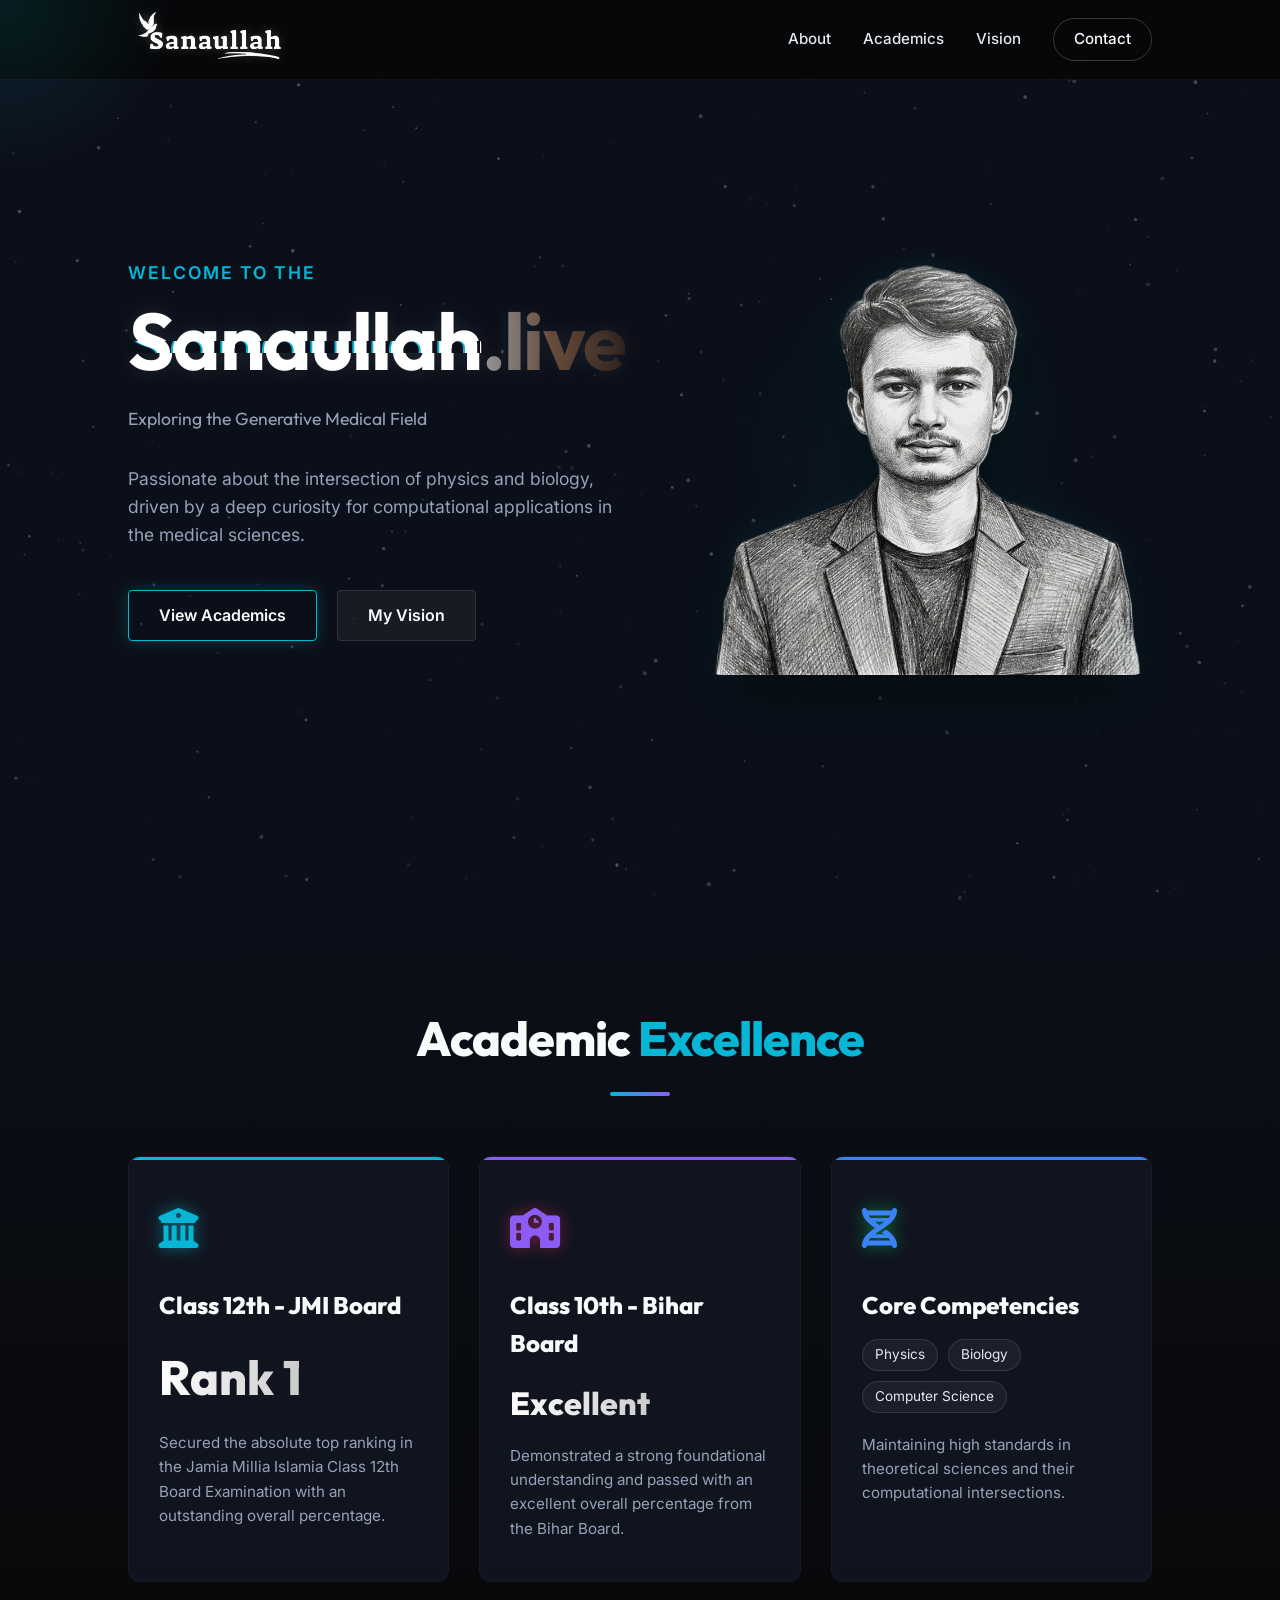
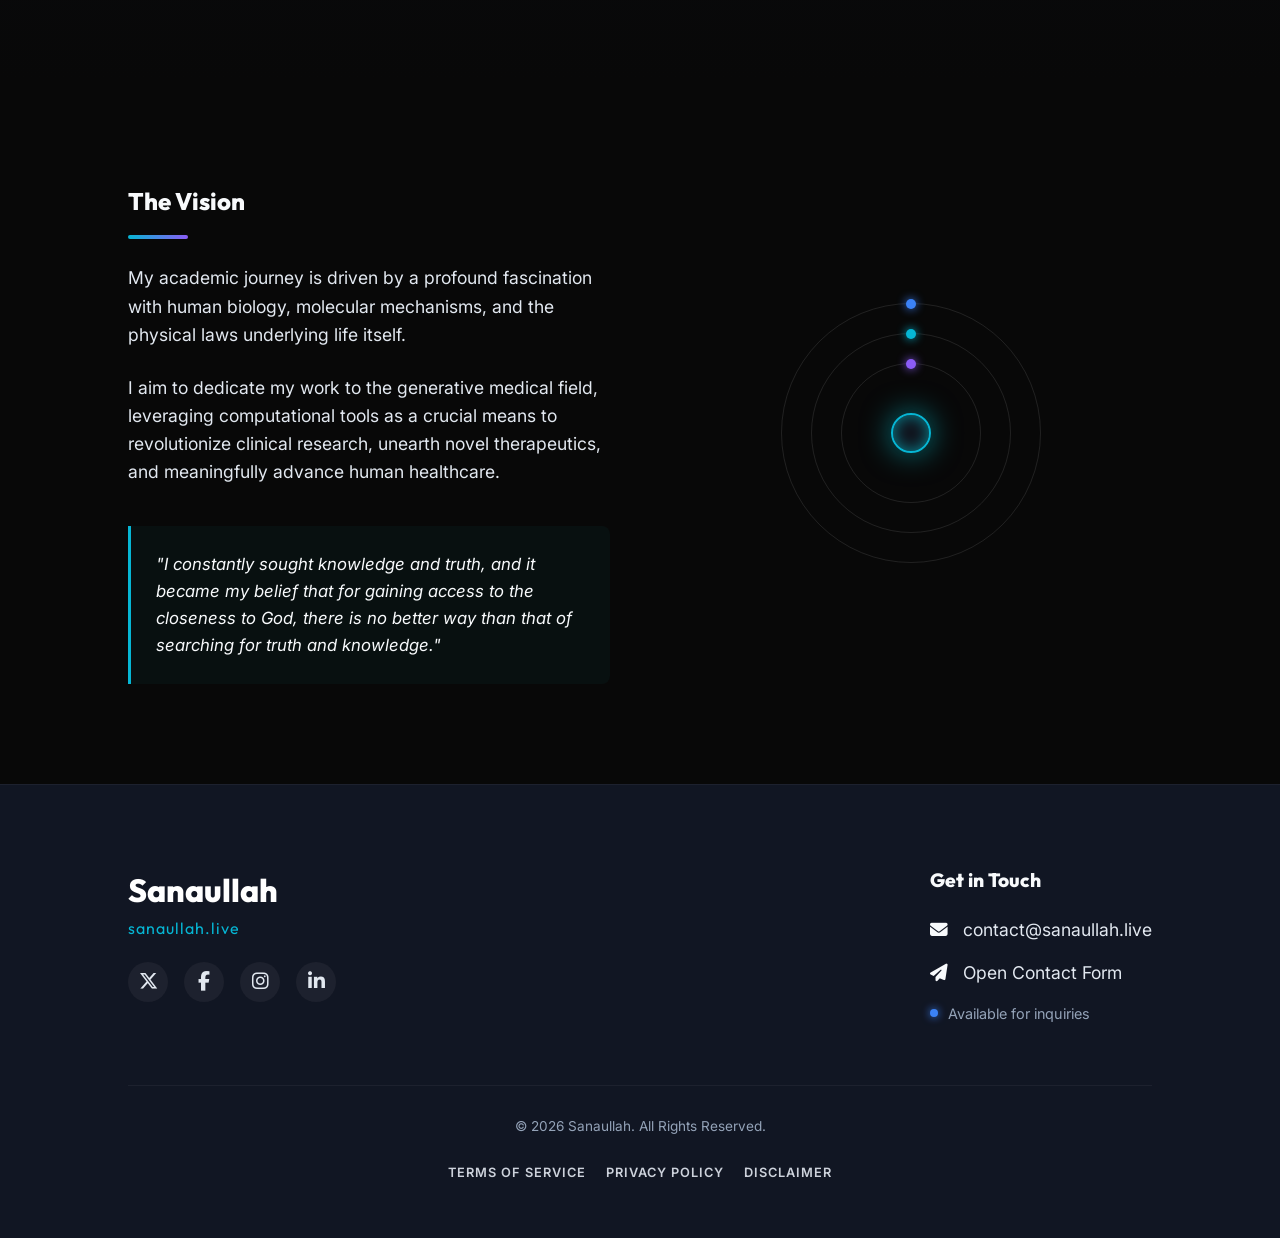
==== index.html @ ce0c8a21 "Initial portfolio commit" ====
<!DOCTYPE html>
<html lang="en">

<head>
    <meta charset="UTF-8">
    <meta name="viewport" content="width=device-width, initial-scale=1.0">
    <meta name="description"
        content="Academic Portfolio of Sanaullah - Exploring Physics, Biology, and the Generative Medical Field">
    <title>Sanaullah | Academic Portfolio</title>
    <!-- Google Fonts -->
    <link rel="preconnect" href="https://fonts.googleapis.com">
    <link rel="preconnect" href="https://fonts.gstatic.com" crossorigin>
    <link
        href="https://fonts.googleapis.com/css2?family=Outfit:wght@300;400;600;800&family=Inter:wght@400;500;700&display=swap"
        rel="stylesheet">
    <!-- Favicon -->
    <link rel="icon" type="image/png" href="images/profile_web.webp">
    <!-- FontAwesome -->
    <link rel="stylesheet" href="https://cdnjs.cloudflare.com/ajax/libs/font-awesome/6.5.1/css/all.min.css">

    <link rel="stylesheet" href="style.css">
</head>

<body>

    <!-- Space Background Canvas -->
    <canvas id="starfield"></canvas>

    <!-- Custom Glowing Cursor -->
    <div class="cursor-glow"></div>
    <div class="cursor-dot"></div>
    <div class="cursor-outline"></div>

    <!-- Navigation -->
    <nav class="navbar" id="navbar">
        <div class="nav-container">
            <a href="#" class="logo-img-link"><img src="images/media__1772983756773.png" loading="lazy"
                    alt="Sanaullah Logo" class="nav-logo"></a>
            <div class="nav-links">
                <a href="#about">About</a>
                <a href="#academics">Academics</a>
                <a href="#vision">Vision</a>
                <a href="contact/index.html" class="btn-contact">Contact</a>
            </div>
            <div class="mobile-menu-btn" style="cursor: pointer;">
                <i class="fas fa-bars" style="pointer-events: none;"></i>
            </div>
        </div>
    </nav>

    <!-- Hero Section -->
    <section class="hero" id="home">
        <div class="hero-content">
            <p class="greeting">Welcome to the</p>
            <h1 class="main-title"><span class="glitch" data-text="Sanaullah">Sanaullah</span><span
                    class="brown-fade">.live</span></h1>
            <h2 class="subtitle">Exploring the Generative Medical Field</h2>
            <p class="bio">Passionate about the intersection of physics and biology, driven by a deep curiosity for
                computational applications in the medical sciences.</p>
            <div class="hero-cta">
                <a href="#academics" class="btn btn-primary">View Academics</a>
                <a href="#vision" class="btn btn-secondary">My Vision</a>
            </div>
        </div>
        <div class="hero-image-container">
            <div class="blob-bg"></div>
            <!-- Place your transparent image here named 'images/profile_web.webp'. It will automatically glow! -->
            <img src="images/profile_web.webp" loading="lazy" alt="Generative Medicine Concept" class="hero-image"
                id="profile-img"
                onerror="this.onerror=null; this.src='images/transparent_dna_helix_1772980657679.png'; this.style.mixBlendMode='screen';">
        </div>
    </section>

    <!-- Academic Profile Section -->
    <section class="academics section-padding" id="academics">
        <div class="section-header reveal">
            <h2>Academic <span>Excellence</span></h2>
            <div class="divider"></div>
        </div>

        <div class="academics-grid">
            <!-- Major Achievement Highlight -->
            <div class="achievement-card highlight reveal delay-1">
                <div class="card-icon blue-glow">
                    <i class="fas fa-university"></i>
                </div>
                <h3>Class 12th - JMI Board</h3>
                <p class="score-text">Rank 1</p>
                <p class="detail">Secured the absolute top ranking in the Jamia Millia Islamia Class 12th Board
                    Examination with an outstanding overall percentage.</p>
            </div>

            <div class="achievement-card reveal delay-2">
                <div class="card-icon red-glow">
                    <i class="fas fa-school"></i>
                </div>
                <h3>Class 10th - Bihar Board</h3>
                <p class="score-text" style="font-size: 2rem;">Excellent</p>
                <p class="detail">Demonstrated a strong foundational understanding and passed with an excellent
                    overall percentage from the Bihar Board.</p>
            </div>

            <div class="achievement-card reveal delay-3">
                <div class="card-icon green-glow">
                    <i class="fas fa-dna"></i>
                </div>
                <h3>Core Competencies</h3>
                <p class="subject-tags">
                    <span class="tag">Physics</span>
                    <span class="tag">Biology</span>
                    <span class="tag">Computer Science</span>
                </p>
                <p class="detail">Maintaining high standards in theoretical sciences and their computational
                    intersections.</p>
            </div>
        </div>
    </section>

    <!-- Vision Section -->
    <section class="vision section-padding" id="vision">
        <div class="vision-container reveal">
            <div class="vision-content">
                <h2>The <span>Vision</span></h2>
                <div class="divider left"></div>
                <div class="vision-text">
                    <p>My academic journey is driven by a profound fascination with human biology, molecular mechanisms,
                        and the physical laws underlying life itself.</p>
                    <p>I aim to dedicate my work to the generative medical field, leveraging computational tools as a
                        crucial means to revolutionize clinical research, unearth novel therapeutics, and meaningfully
                        advance human healthcare.</p>
                    <div class="professor-note">
                        <p><em>"I constantly sought knowledge and truth, and it became my belief that for gaining access
                                to the closeness to God, there is no better way than that of searching for truth and
                                knowledge."</em></p>
                    </div>
                </div>
            </div>
            <div class="vision-interactive">
                <!-- A simple DNA/Molecule visual representation constructed via CSS/JS could go here -->
                <div class="orb-container">
                    <div class="orb core"></div>
                    <div class="orb electron e1"></div>
                    <div class="orb electron e2"></div>
                    <div class="orb electron e3"></div>
                </div>
            </div>
        </div>
    </section>

    <!-- Footer / Contact -->
    <footer class="footer" id="contact">
        <div class="footer-content reveal">
            <div class="footer-brand">
                <h2>Sanaullah</h2>
                <p>sanaullah.live</p>
                <div class="social-links">
                    <a href="https://twitter.com/S4Sanaullah" target="_blank" class="social-icon"
                        aria-label="X (Twitter)"><i class="fa-brands fa-x-twitter"></i></a>
                    <a href="https://facebook.com/sanaullah.xyz" target="_blank" class="social-icon"
                        aria-label="Facebook"><i class="fa-brands fa-facebook-f"></i></a>
                    <a href="https://instagram.com/sanaullah.xyz" target="_blank" class="social-icon"
                        aria-label="Instagram"><i class="fa-brands fa-instagram"></i></a>
                    <a href="https://linkedin.com/in/realsanaullah" target="_blank" class="social-icon"
                        aria-label="LinkedIn"><i class="fa-brands fa-linkedin-in"></i></a>
                </div>
            </div>
            <div class="footer-contact">
                <h3>Get in Touch</h3>
                <a href="mailto:contact@sanaullah.live" class="contact-link"><i class="fas fa-envelope"></i>
                    contact@sanaullah.live</a>
                <br>
                <a href="contact/index.html" class="contact-link"><i class="fas fa-paper-plane"></i>
                    Open Contact Form</a>
                <p class="availability"><span class="status-dot"></span> Available for inquiries</p>
            </div>
        </div>
        <div class="footer-bottom">
            <p>&copy; 2026 Sanaullah. All Rights Reserved.</p>
            <div class="legal-links"
                style="margin-top: 20px; display: flex; flex-wrap: wrap; justify-content: center; padding-bottom: 20px;">
                <a href="terms.html"
                    style="font-size: 0.8rem; color: var(--text-secondary); margin: 5px 10px; opacity: 0.9; text-transform: uppercase; letter-spacing: 1px; font-weight: 600;">Terms
                    of Service</a>
                <a href="privacy.html"
                    style="font-size: 0.8rem; color: var(--text-secondary); margin: 5px 10px; opacity: 0.9; text-transform: uppercase; letter-spacing: 1px; font-weight: 600;">Privacy
                    Policy</a>
                <a href="disclaimer.html"
                    style="font-size: 0.8rem; color: var(--text-secondary); margin: 5px 10px; opacity: 0.9; text-transform: uppercase; letter-spacing: 1px; font-weight: 600;">Disclaimer</a>
            </div>
        </div>
    </footer>

    <script src="script.js"></script>
</body>

</html>
---- style.css ----
/* ==========================================================================
   CSS Variables & Theme Definition
   Theme: High Contrast Dark (Black/White with Green/Blue/Red Accents)
   ========================================================================== */
:root {
    /* Colors */
    --bg-dark: #0b0f19;
    --bg-card: rgba(22, 27, 43, 0.6);
    --bg-card-hover: rgba(32, 38, 56, 0.8);
    
    --text-primary: #f8fafc;
    --text-secondary: #e2e8f0;
    --text-muted: #94a3b8;
    
    /* Science Accents */
    --accent-blue: #06b6d4; /* Tech/Intellect - Cyan */
    --accent-red: #8b5cf6;  /* Biology/Life - Violet */
    --accent-green: #3b82f6; /* Growth/Success - Blue */
    --accent-primary: var(--accent-blue);
    
    /* Typography */
    --font-heading: 'Outfit', sans-serif;
    --font-body: 'Inter', sans-serif;
    
    /* Transitions */
    --transition-smooth: all 0.3s cubic-bezier(0.25, 0.46, 0.45, 0.94);
    
    /* Layout */
    --nav-height: 80px;
}

/* ==========================================================================
   Reset & Base Styles
   ========================================================================== */
* {
    margin: 0;
    padding: 0;
    box-sizing: border-box;
}

html {
    scroll-behavior: smooth;
}

body {
    background-color: var(--bg-dark);
    color: var(--text-primary);
    font-family: var(--font-body);
    line-height: 1.6;
    overflow-x: hidden;
}

h1, h2, h3, h4, .logo {
    font-family: var(--font-heading);
    font-weight: 800;
}

a {
    text-decoration: none;
    color: inherit;
    transition: var(--transition-smooth);
}

ul {
    list-style: none;
}

/* Background Canvas */
#starfield {
    position: fixed;
    top: 0;
    left: 0;
    width: 100vw;
    height: 100vh;
    z-index: -1;
    opacity: 0.6;
}

.section-padding {
    padding: 100px 10%;
}

.section-header {
    margin-bottom: 60px;
    text-align: center;
}

.section-header h2 {
    font-size: 3rem;
    letter-spacing: -1px;
}

.section-header span {
    color: var(--accent-primary);
}

.divider {
    height: 4px;
    width: 60px;
    background: linear-gradient(90deg, var(--accent-blue), var(--accent-red));
    margin: 15px auto 0;
    border-radius: 2px;
}

.divider.left {
    margin: 15px 0 0;
}

/* ==========================================================================
   Navigation
   ========================================================================== */
.navbar {
    position: fixed;
    top: 0;
    left: 0;
    width: 100%;
    height: var(--nav-height);
    background: rgba(5, 5, 5, 0.8);
    backdrop-filter: blur(10px);
    -webkit-backdrop-filter: blur(10px);
    z-index: 1000;
    border-bottom: 1px solid rgba(255, 255, 255, 0.05);
    transition: var(--transition-smooth);
}

.navbar.scrolled {
    box-shadow: 0 5px 20px rgba(0, 0, 0, 0.5);
    background: rgba(5, 5, 5, 0.95);
}

.nav-container {
    display: flex;
    justify-content: space-between;
    align-items: center;
    height: 100%;
    padding: 0 10%;
}

.nav-logo {
    height: 110px;
    width: auto;
    display: block;
    filter: drop-shadow(0 0 5px rgba(255,255,255,0.2));
    transition: var(--transition-smooth);
}

.nav-logo:hover {
    filter: drop-shadow(0 0 15px rgba(255,255,255,0.6));
    transform: scale(1.05);
}

.nav-links {
    display: flex;
    align-items: center;
    gap: 2rem;
}

.nav-links a {
    font-weight: 500;
    font-size: 0.95rem;
    color: var(--text-secondary);
    position: relative;
}

.nav-links a:hover {
    color: var(--text-primary);
}

.nav-links a::after {
    content: '';
    position: absolute;
    bottom: -5px;
    left: 0;
    width: 0;
    height: 2px;
    background: var(--accent-primary);
    transition: var(--transition-smooth);
}

.nav-links a:hover::after {
    width: 100%;
}

.btn-contact {
    border: 1px solid rgba(255,255,255,0.2);
    padding: 8px 20px;
    border-radius: 50px;
    color: var(--text-primary) !important;
}

.btn-contact:hover {
    background: white;
    color: black !important;
}

.btn-contact::after {
    display: none;
}

.mobile-menu-btn {
    display: none;
    font-size: 1.5rem;
    cursor: pointer;
}

/* ==========================================================================
   Buttons
   ========================================================================== */
.btn {
    display: inline-block;
    padding: 12px 30px;
    border-radius: 4px;
    font-weight: 600;
    font-size: 1rem;
    cursor: pointer;
    text-align: center;
    position: relative;
    overflow: hidden;
    z-index: 1;
}

.btn-primary {
    background: transparent;
    color: var(--text-primary);
    border: 1px solid var(--accent-blue);
    box-shadow: 0 0 15px rgba(0, 240, 255, 0.2);
}

.btn-primary::before {
    content: '';
    position: absolute;
    top: 0; left: 0; width: 0%; height: 100%;
    background: var(--accent-blue);
    z-index: -1;
    transition: var(--transition-smooth);
}

.btn-primary:hover {
    color: var(--bg-dark);
    box-shadow: 0 0 25px rgba(0, 240, 255, 0.4);
}

.btn-primary:hover::before {
    width: 100%;
}

.btn-secondary {
    background: rgba(255, 255, 255, 0.05);
    border: 1px solid rgba(255, 255, 255, 0.1);
}

.btn-secondary:hover {
    background: rgba(255, 255, 255, 0.1);
}

/* ==========================================================================
   Hero Section
   ========================================================================== */
.hero {
    min-height: 100vh;
    display: flex;
    align-items: center;
    justify-content: space-between;
    padding: 0 10%;
    position: relative;
}

.hero-content {
    flex: 1;
    max-width: 600px;
    z-index: 2;
}

.greeting {
    font-size: 1.1rem;
    color: var(--accent-blue);
    letter-spacing: 2px;
    text-transform: uppercase;
    margin-bottom: 10px;
    font-weight: 600;
}

.hero-content h1 {
    font-size: 5rem;
    line-height: 1.1;
    margin-bottom: 20px;
    color: white;
    text-shadow: 0 0 20px rgba(255,255,255,0.1);
}

.brown-fade {
    background: linear-gradient(90deg, rgba(255,255,255,0.7) 0%, rgba(192,128,80,0.6) 50%, rgba(139,69,19,0.3) 100%);
    -webkit-background-clip: text;
    -webkit-text-fill-color: transparent;
    background-clip: text;
    display: inline-block;
    opacity: 0.8;
}

/* Glitch Effect */
.glitch {
    position: relative;
    display: inline-block;
}
.glitch::before, .glitch::after {
    content: attr(data-text);
    position: absolute;
    top: 0;
    left: 0;
    width: 100%;
    height: 100%;
    background: var(--bg-dark);
}
.glitch::before {
    left: 2px;
    text-shadow: -2px 0 var(--accent-red);
    clip: rect(44px, 450px, 56px, 0);
    animation: glitch-anim 5s infinite linear alternate-reverse;
}
.glitch::after {
    left: -2px;
    text-shadow: -2px 0 var(--accent-blue);
    clip: rect(44px, 450px, 56px, 0);
    animation: glitch-anim2 5s infinite linear alternate-reverse;
}

@keyframes glitch-anim {
    0% { clip: rect(61px, 9999px, 52px, 0); }
    5% { clip: rect(33px, 9999px, 14px, 0); }
    10% { clip: rect(12px, 9999px, 59px, 0); }
    15% { clip: rect(29px, 9999px, 73px, 0); }
    20% { clip: rect(81px, 9999px, 3px, 0); }
    25% { clip: rect(8px, 9999px, 51px, 0); }
    30% { clip: rect(83px, 9999px, 60px, 0); }
    35% { clip: rect(6px, 9999px, 16px, 0); }
    40% { clip: rect(48px, 9999px, 33px, 0); }
    45% { clip: rect(51px, 9999px, 17px, 0); }
    50% { clip: rect(78px, 9999px, 7px, 0); }
    55% { clip: rect(100px, 9999px, 46px, 0); }
    60% { clip: rect(34px, 9999px, 31px, 0); }
    65% { clip: rect(68px, 9999px, 20px, 0); }
    70% { clip: rect(7px, 9999px, 77px, 0); }
    75% { clip: rect(10px, 9999px, 29px, 0); }
    80% { clip: rect(82px, 9999px, 32px, 0); }
    85% { clip: rect(11px, 9999px, 37px, 0); }
    90% { clip: rect(24px, 9999px, 63px, 0); }
    95% { clip: rect(48px, 9999px, 20px, 0); }
    100% { clip: rect(74px, 9999px, 43px, 0); }
}
@keyframes glitch-anim2 {
    0% { clip: rect(65px, 9999px, 100px, 0); }
    5% { clip: rect(52px, 9999px, 74px, 0); }
    10% { clip: rect(79px, 9999px, 85px, 0); }
    15% { clip: rect(75px, 9999px, 5px, 0); }
    20% { clip: rect(67px, 9999px, 61px, 0); }
    25% { clip: rect(14px, 9999px, 79px, 0); }
    30% { clip: rect(1px, 9999px, 66px, 0); }
    35% { clip: rect(86px, 9999px, 30px, 0); }
    40% { clip: rect(23px, 9999px, 98px, 0); }
    45% { clip: rect(85px, 9999px, 72px, 0); }
    50% { clip: rect(71px, 9999px, 75px, 0); }
    55% { clip: rect(2px, 9999px, 48px, 0); }
    60% { clip: rect(30px, 9999px, 16px, 0); }
    65% { clip: rect(59px, 9999px, 50px, 0); }
    70% { clip: rect(41px, 9999px, 62px, 0); }
    75% { clip: rect(2px, 9999px, 82px, 0); }
    80% { clip: rect(47px, 9999px, 73px, 0); }
    85% { clip: rect(3px, 9999px, 27px, 0); }
    90% { clip: rect(26px, 9999px, 55px, 0); }
    95% { clip: rect(42px, 9999px, 97px, 0); }
    100% { clip: rect(38px, 9999px, 49px, 0); }
}

.subtitle {
    font-size: 1.8rem;
    color: var(--text-secondary);
    font-weight: 400;
    margin-bottom: 20px;
}

.bio {
    font-size: 1.1rem;
    color: var(--text-muted);
    margin-bottom: 40px;
    max-width: 500px;
}

.hero-cta {
    display: flex;
    gap: 20px;
}

.hero-image-container {
    flex: 1;
    display: flex;
    justify-content: flex-end;
    align-items: center;
    position: relative;
    max-width: 500px;
}

.blob-bg {
    position: absolute;
    width: 400px;
    height: 400px;
    background: radial-gradient(circle, rgba(6, 182, 212, 0.05) 0%, rgba(0,0,0,0) 70%);
    top: 50%;
    left: 50%;
    transform: translate(-50%, -50%);
    border-radius: 50%;
    z-index: 0;
    filter: blur(25px);
}

.hero-image {
    width: 100%;
    max-width: 450px;
    height: auto;
    border-radius: 20px;
    z-index: 1;
    position: relative;
    filter: drop-shadow(0 20px 30px rgba(0,0,0,0.8)) drop-shadow(0 0 10px rgba(6,182,212,0.15)) grayscale(10%);
    transition: var(--transition-smooth);
}

.hero-image:hover {
    filter: drop-shadow(0 30px 40px rgba(0,0,0,0.9)) drop-shadow(0 0 20px rgba(6,182,212,0.3)) grayscale(0%);
    transform: translateY(-10px) scale(1.02);
}

/* ==========================================================================
   Academics Section
   ========================================================================== */
.academics {
    position: relative;
    background: linear-gradient(to bottom, var(--bg-dark), #080808);
}

.academics-grid {
    display: grid;
    grid-template-columns: repeat(3, 1fr);
    gap: 30px;
    margin-top: 50px;
}

.achievement-card {
    background: var(--bg-card);
    border-radius: 12px;
    padding: 40px 30px;
    border: 1px solid rgba(255,255,255,0.03);
    transition: var(--transition-smooth);
    position: relative;
    overflow: hidden;
}

.achievement-card::before {
    content: '';
    position: absolute;
    top: 0; left: 0; width: 100%; height: 3px;
    background: rgba(255,255,255,0.1);
    transition: var(--transition-smooth);
}

.achievement-card:hover {
    transform: translateY(-10px);
    background: var(--bg-card-hover);
    border-color: rgba(255,255,255,0.1);
}

.achievement-card.highlight::before { background: var(--accent-blue); }
.achievement-card:nth-child(2)::before { background: var(--accent-red); }
.achievement-card:nth-child(3)::before { background: var(--accent-green); }


.card-icon {
    font-size: 2.5rem;
    margin-bottom: 25px;
    display: inline-block;
}

.blue-glow { color: var(--accent-blue); text-shadow: 0 0 15px rgba(0,240,255,0.4); }
.red-glow { color: var(--accent-red); text-shadow: 0 0 15px rgba(255,51,102,0.4); }
.green-glow { color: var(--accent-green); text-shadow: 0 0 15px rgba(0,255,102,0.4); }

.achievement-card h3 {
    font-size: 1.5rem;
    margin-bottom: 15px;
    color: var(--text-primary);
}

.score-text {
    font-size: 3rem;
    font-weight: 800;
    font-family: var(--font-heading);
    color: var(--text-primary);
    margin-bottom: 15px;
    background: linear-gradient(90deg, #fff, #a0a0a0);
    -webkit-background-clip: text;
    -webkit-text-fill-color: transparent;
}

.subject-tags {
    display: flex;
    flex-wrap: wrap;
    gap: 10px;
    margin-bottom: 20px;
}

.tag {
    background: rgba(255,255,255,0.05);
    border: 1px solid rgba(255,255,255,0.1);
    padding: 4px 12px;
    border-radius: 20px;
    font-size: 0.85rem;
    color: var(--text-secondary);
}

.detail {
    color: var(--text-muted);
    font-size: 0.95rem;
}

/* ==========================================================================
   Vision Section
   ========================================================================== */
.vision {
    background: #080808;
}

.vision-container {
    display: flex;
    align-items: center;
    gap: 60px;
}

.vision-content {
    flex: 1;
}

.vision-text p {
    margin-top: 25px;
    font-size: 1.1rem;
    color: var(--text-secondary);
}

.professor-note {
    margin-top: 40px;
    background: rgba(0, 240, 255, 0.03);
    border-left: 3px solid var(--accent-blue);
    padding: 25px;
    border-radius: 0 8px 8px 0;
}

.professor-note i {
    color: var(--accent-blue);
    font-size: 1.5rem;
    margin-bottom: 10px;
}

.professor-note p {
    margin-top: 0;
    color: var(--text-primary);
    font-style: italic;
    font-size: 1.05rem;
}

.vision-interactive {
    flex: 1;
    display: flex;
    justify-content: center;
    align-items: center;
    min-height: 400px;
}

/* CSS Atom/Molecule Graphic */
.orb-container {
    position: relative;
    width: 300px;
    height: 300px;
}

.orb.core {
    position: absolute;
    top: 50%; left: 50%;
    transform: translate(-50%, -50%);
    width: 40px; height: 40px;
    background: var(--bg-card);
    border: 2px solid var(--accent-blue);
    border-radius: 50%;
    box-shadow: 0 0 30px rgba(0,240,255,0.5), inset 0 0 15px rgba(0,240,255,0.5);
    z-index: 10;
}

.orb.electron {
    position: absolute;
    top: 50%; left: 50%;
    border: 1px solid rgba(255,255,255,0.1);
    border-radius: 50%;
    transform: translate(-50%, -50%);
}

.orb.electron::before {
    content: '';
    position: absolute;
    top: -5px; left: 50%;
    width: 10px; height: 10px;
    border-radius: 50%;
    transform: translateX(-50%);
}

.e1 { width: 140px; height: 140px; animation: orbit 8s linear infinite; }
.e1::before { background: var(--accent-red); box-shadow: 0 0 10px var(--accent-red); }

.e2 { width: 200px; height: 200px; animation: orbit 12s linear infinite reverse; }
.e2::before { background: var(--accent-blue); box-shadow: 0 0 10px var(--accent-blue); }

.e3 { width: 260px; height: 260px; animation: orbit 18s linear infinite; }
.e3::before { background: var(--accent-green); box-shadow: 0 0 10px var(--accent-green); top: 50%; left: -5px; transform: translateY(-50%); }

@keyframes orbit {
    0% { transform: translate(-50%, -50%) rotate(0deg); }
    100% { transform: translate(-50%, -50%) rotate(360deg); }
}

/* ==========================================================================
   Footer
   ========================================================================== */
.footer {
    background: var(--bg-card);
    border-top: 1px solid rgba(255,255,255,0.05);
    padding: 80px 10% 30px;
}

.footer-content {
    display: flex;
    justify-content: space-between;
    margin-bottom: 60px;
}

.footer-brand h2 {
    font-size: 2rem;
    color: white;
}

.footer-brand p {
    color: var(--accent-blue);
    font-family: var(--font-heading);
    letter-spacing: 1px;
}

.social-links {
    margin-top: 20px;
    display: flex;
    gap: 15px;
}

.social-icon {
    display: flex;
    align-items: center;
    justify-content: center;
    width: 40px;
    height: 40px;
    border-radius: 50%;
    background: rgba(255, 255, 255, 0.05);
    color: var(--text-secondary);
    font-size: 1.2rem;
    transition: var(--transition-smooth);
}

.social-icon:hover {
    background: var(--accent-blue);
    color: white;
    transform: translateY(-3px);
    box-shadow: 0 5px 15px rgba(0, 240, 255, 0.3);
}

.footer-contact h3 {
    margin-bottom: 20px;
    font-size: 1.2rem;
}

.contact-link {
    display: inline-block;
    color: var(--text-secondary);
    font-size: 1.1rem;
    margin-bottom: 15px;
}

.contact-link i {
    margin-right: 10px;
    color: var(--text-primary);
}

.contact-link:hover {
    color: var(--accent-blue);
}

.availability {
    display: flex;
    align-items: center;
    gap: 10px;
    color: var(--text-muted);
    font-size: 0.9rem;
}

.status-dot {
    width: 8px; height: 8px;
    background: var(--accent-green);
    border-radius: 50%;
    box-shadow: 0 0 8px var(--accent-green);
    animation: pulse 2s infinite;
}

@keyframes pulse {
    0% { transform: scale(0.95); box-shadow: 0 0 0 0 rgba(0, 255, 102, 0.7); }
    70% { transform: scale(1); box-shadow: 0 0 0 10px rgba(0, 255, 102, 0); }
    100% { transform: scale(0.95); box-shadow: 0 0 0 0 rgba(0, 255, 102, 0); }
}

.footer-bottom {
    text-align: center;
    border-top: 1px solid rgba(255,255,255,0.05);
    padding-top: 30px;
    color: var(--text-muted);
    font-size: 0.85rem;
}

/* ==========================================================================
   Animations & Interactivity
   ========================================================================== */
.reveal {
    opacity: 0;
    transform: translateY(30px);
    transition: all 0.8s ease-out;
}

.reveal.active {
    opacity: 1;
    transform: translateY(0);
}

.delay-1 { transition-delay: 0.1s; }
.delay-2 { transition-delay: 0.2s; }
.delay-3 { transition-delay: 0.3s; }

/* ==========================================================================
   Responsive Design
   ========================================================================== */
@media (max-width: 1024px) {
    .hero h1 { font-size: 4rem; }
    .academics-grid { grid-template-columns: repeat(2, 1fr); }
    .vision-container { gap: 40px; }
}

@media (max-width: 768px) {
    .section-padding { padding: 80px 5%; }
    .nav-links {
        display: none;
        position: absolute;
        top: 100%;
        left: 0;
        width: 100%;
        background: rgba(5,5,5,0.95);
        backdrop-filter: blur(10px);
        flex-direction: column;
        padding: 20px 0;
        text-align: center;
        border-bottom: 1px solid rgba(255,255,255,0.1);
    }
    
    .nav-links.active {
        display: flex;
    }
    
    .mobile-menu-btn { display: block; }
    
    .hero {
        flex-direction: column-reverse;
        justify-content: center;
        text-align: center;
        padding-top: 120px;
    }
    
    .hero-content h1 { font-size: 2.8rem; line-height: 1.2; word-break: break-word;}
    .brown-fade { display: inline; } /* Allow breaking to new line cleanly */
    
    .hero-cta { justify-content: center; }
    .hero-content { margin-top: 50px; }
    
    .hero-image { max-width: 250px; }
    .blob-bg { width: 220px; height: 220px; }
    
    .academics-grid { grid-template-columns: 1fr; }
    
    .vision-container { flex-direction: column; text-align: center;}
    .divider { margin: 15px auto 0 !important; }
    .professor-note { border-left: none; border-top: 3px solid var(--accent-blue); border-radius: 0 0 8px 8px;}
    
    .footer-content { flex-direction: column; gap: 40px; text-align: center; }
    .availability { justify-content: center; }
}

/* ==========================================================================
   Interactive Cursor & Particle Trail
   ========================================================================== */
.cursor-glow {
    position: fixed;
    top: 0;
    left: 0;
    width: 400px;
    height: 400px;
    background: radial-gradient(circle, rgba(0,240,255,0.1), transparent 60%);
    border-radius: 50%;
    transform: translate(-50%, -50%);
    pointer-events: none;
    z-index: 9997;
    transition: background 0.3s ease;
    mix-blend-mode: screen;
}

.cursor-dot {
    display: none;
}

.cursor-outline {
    display: none;
}

.cursor-hover .cursor-dot {
    width: 0;
    height: 0;
}

.cursor-hover .cursor-outline {
    width: 60px;
    height: 60px;
    background: rgba(0, 240, 255, 0.1);
    border-color: transparent;
}

.trail-particle {
    position: fixed;
    width: 4px;
    height: 4px;
    background: var(--accent-primary);
    border-radius: 50%;
    pointer-events: none;
    z-index: 9998;
    opacity: 0.8;
    transform: scale(1);
    transition: transform 0.5s ease-out, opacity 0.5s ease-out, background-color 0.3s;
    box-shadow: 0 0 5px var(--accent-primary);
}

/* Contact form styles appended */
/* Base Variables & Reset */


* {
    margin: 0;
    padding: 0;
    box-sizing: border-box;
}



/* Background Effects */
.background-effects {
    position: fixed;
    top: 0;
    left: 0;
    width: 100vw;
    height: 100vh;
    z-index: -1;
    overflow: hidden;
    pointer-events: none;
}

.glow-orb {
    position: absolute;
    width: 600px;
    height: 600px;
    border-radius: 50%;
    filter: blur(120px);
    opacity: 0.15;
    animation: float 20s infinite ease-in-out alternate;
}

.orb-1 {
    top: -10%;
    left: -10%;
    background: var(--accent-1);
}

.orb-2 {
    bottom: -10%;
    right: -10%;
    background: var(--accent-2);
    animation-delay: -10s;
}

@keyframes float {
    0% { transform: translate(0, 0) scale(1); }
    100% { transform: translate(100px, 100px) scale(1.2); }
}

/* Layout */
.container {
    width: 100%;
    max-width: 1000px;
    margin: 2rem;
    display: grid;
    grid-template-columns: 1fr;
    gap: 2rem;
    z-index: 1;
}

@media (min-width: 800px) {
    .container {
        grid-template-columns: 1fr 1.2fr;
    }
}

/* Glassmorphism Panels */
.glass-panel {
    background: var(--card-bg);
    backdrop-filter: blur(16px);
    -webkit-backdrop-filter: blur(16px);
    border: 1px solid var(--card-border);
    border-radius: 24px;
    padding: 3rem 2rem;
    box-shadow: 0 25px 50px -12px rgba(0, 0, 0, 0.5);
    transition: transform 0.4s cubic-bezier(0.175, 0.885, 0.32, 1.275), box-shadow 0.4s ease;
}

.glass-panel:hover {
    transform: translateY(-5px);
    box-shadow: 0 30px 60px -12px rgba(0, 0, 0, 0.6);
    border-color: rgba(255, 255, 255, 0.15);
}

/* Profile Section */
.profile-card {
    display: flex;
    flex-direction: column;
    align-items: center;
    text-align: center;
    justify-content: center;
}

.avatar-container {
    margin-bottom: 2rem;
    position: relative;
}

.avatar-placeholder {
    width: 180px;
    height: 180px;
    border-radius: 50%;
    background: linear-gradient(135deg, rgba(139, 92, 246, 0.2), rgba(6, 182, 212, 0.2));
    border: 3px solid rgba(255, 255, 255, 0.1);
    display: flex;
    align-items: center;
    justify-content: center;
    font-size: 5rem;
    color: var(--text-muted);
    overflow: hidden;
    box-shadow: 0 0 30px rgba(139, 92, 246, 0.3);
    transition: all 0.5s ease;
}

.avatar-container:hover .avatar-placeholder {
    border-color: var(--accent-2);
    box-shadow: 0 0 40px rgba(6, 182, 212, 0.4);
    transform: scale(1.05);
}

/* Make sure the user's future image fits perfectly inside */
.avatar-placeholder img {
    width: 100%;
    height: 100%;
    object-fit: cover;
}


h1 {
    font-size: 2.5rem;
    font-weight: 700;
    margin-bottom: 0.5rem;
    letter-spacing: -0.02em;
}

.text-gradient {
    background: linear-gradient(to right, var(--accent-2), var(--accent-1));
    -webkit-background-clip: text;
    background-clip: text;
    color: transparent;
    display: inline-block;
}

.subtitle {
    color: var(--text-muted);
    font-size: 1.1rem;
    font-weight: 400;
    margin-bottom: 2rem;
}

/* Social Links */
.social-links {
    display: flex;
    gap: 1rem;
}

.social-btn {
    display: flex;
    align-items: center;
    justify-content: center;
    width: 48px;
    height: 48px;
    border-radius: 12px;
    background: rgba(255, 255, 255, 0.05);
    color: var(--text-main);
    font-size: 1.5rem;
    text-decoration: none;
    transition: all 0.3s ease;
    border: 1px solid transparent;
}

.social-btn:hover {
    background: rgba(255, 255, 255, 0.1);
    transform: translateY(-5px);
    border-color: rgba(255, 255, 255, 0.2);
    color: var(--accent-2);
}

/* Contact Section */
.contact-card {
    display: flex;
    flex-direction: column;
}

.contact-header {
    margin-bottom: 2rem;
}

.contact-header h2 {
    font-size: 1.8rem;
    font-weight: 600;
    margin-bottom: 0.5rem;
}

.contact-header p {
    color: var(--text-muted);
    font-size: 0.95rem;
}

.contact-form {
    display: flex;
    flex-direction: column;
    gap: 1.5rem;
}

.input-group {
    display: flex;
    flex-direction: column;
    gap: 0.5rem;
}

.input-group label {
    font-size: 0.9rem;
    font-weight: 500;
    color: var(--text-muted);
    margin-left: 0.2rem;
}

.input-group input,
.input-group textarea {
    width: 100%;
    background: rgba(0, 0, 0, 0.2);
    border: 1px solid rgba(255, 255, 255, 0.1);
    border-radius: 12px;
    padding: 1rem 1.2rem;
    color: var(--text-main);
    font-family: var(--font-main);
    font-size: 1rem;
    transition: all 0.3s ease;
}

.input-group input:focus,
.input-group textarea:focus {
    outline: none;
    border-color: var(--accent-2);
    background: rgba(0, 0, 0, 0.3);
    box-shadow: 0 0 0 3px rgba(6, 182, 212, 0.15);
}

.input-group input::placeholder,
.input-group textarea::placeholder {
    color: rgba(255, 255, 255, 0.2);
}

.submit-btn {
    display: flex;
    align-items: center;
    justify-content: center;
    gap: 0.5rem;
    background: linear-gradient(135deg, var(--accent-2), var(--accent-1));
    color: white;
    border: none;
    padding: 1.2rem;
    border-radius: 12px;
    font-size: 1rem;
    font-weight: 600;
    font-family: var(--font-main);
    cursor: pointer;
    transition: all 0.3s ease;
    margin-top: 0.5rem;
}

.submit-btn:hover {
    transform: translateY(-2px);
    box-shadow: 0 10px 20px -10px var(--accent-1);
    filter: brightness(1.1);
}

.submit-btn:active {
    transform: translateY(0);
}

/* Success Message Style */
.success-message {
    display: none;
    flex-direction: column;
    align-items: center;
    text-align: center;
    gap: 1rem;
    padding: 2rem;
    color: var(--text-main);
}

.success-icon {
    font-size: 5rem;
    color: var(--accent-2);
    margin-bottom: 0.5rem;
    animation: scaleIn 0.5s ease-out forwards;
}

@keyframes scaleIn {
    0% { transform: scale(0); opacity: 0; }
    100% { transform: scale(1); opacity: 1; }
}

.success-message h3 {
    font-size: 1.8rem;
    color: var(--text-main);
}

.success-message p {
    color: var(--text-muted);
    font-size: 1rem;
    margin-bottom: 1rem;
}

/* Error Message Style */
.error-message {
    display: none;
    flex-direction: column;
    align-items: center;
    text-align: center;
    gap: 1rem;
    padding: 2rem;
    color: var(--text-main);
}

.error-icon {
    font-size: 5rem;
    color: #ef4444; /* Red color */
    margin-bottom: 0.5rem;
    animation: scaleIn 0.5s ease-out forwards;
}

.error-message h3 {
    font-size: 1.8rem;
    color: var(--text-main);
}

.error-message p {
    color: var(--text-muted);
    font-size: 1rem;
    margin-bottom: 1rem;
}

.back-btn {
    display: inline-flex;
    align-items: center;
    gap: 0.5rem;
    background: transparent;
    border: 1px solid var(--accent-2);
    color: var(--accent-2);
    padding: 0.8rem 1.5rem;
    border-radius: 8px;
    font-family: var(--font-main);
    font-size: 1rem;
    cursor: pointer;
    transition: all 0.3s ease;
}

.back-btn:hover {
    background: rgba(6, 182, 212, 0.1);
    transform: translateY(-2px);
}

/* Footer Section */
.site-footer {
    grid-column: 1 / -1;
    text-align: center;
    padding: 2rem 0;
    margin-top: -1rem;
    display: flex;
    flex-direction: column;
    gap: 1rem;
    color: var(--text-muted);
}

.footer-links {
    display: flex;
    justify-content: center;
    gap: 1.5rem;
}

.footer-links a {
    color: var(--accent-1);
    text-decoration: none;
    font-size: 0.9rem;
    transition: color 0.3s;
}

.footer-links a:hover {
    color: var(--accent-2);
    text-decoration: underline;
}

/* Responsive adjustments for all screen sizes */
@media (max-width: 900px) {
    .container {
        grid-template-columns: 1fr;
    }
}

@media (max-width: 600px) {
    
    
    .container {
        margin: 1rem;
    }
    
    .glass-panel {
        padding: 2rem 1.5rem;
    }
    
    h1 {
        font-size: 2rem;
    }
    
    .avatar-placeholder {
        width: 150px;
        height: 150px;
    }
    
    .footer-links {
        flex-direction: column;
        gap: 0.5rem;
    }
}
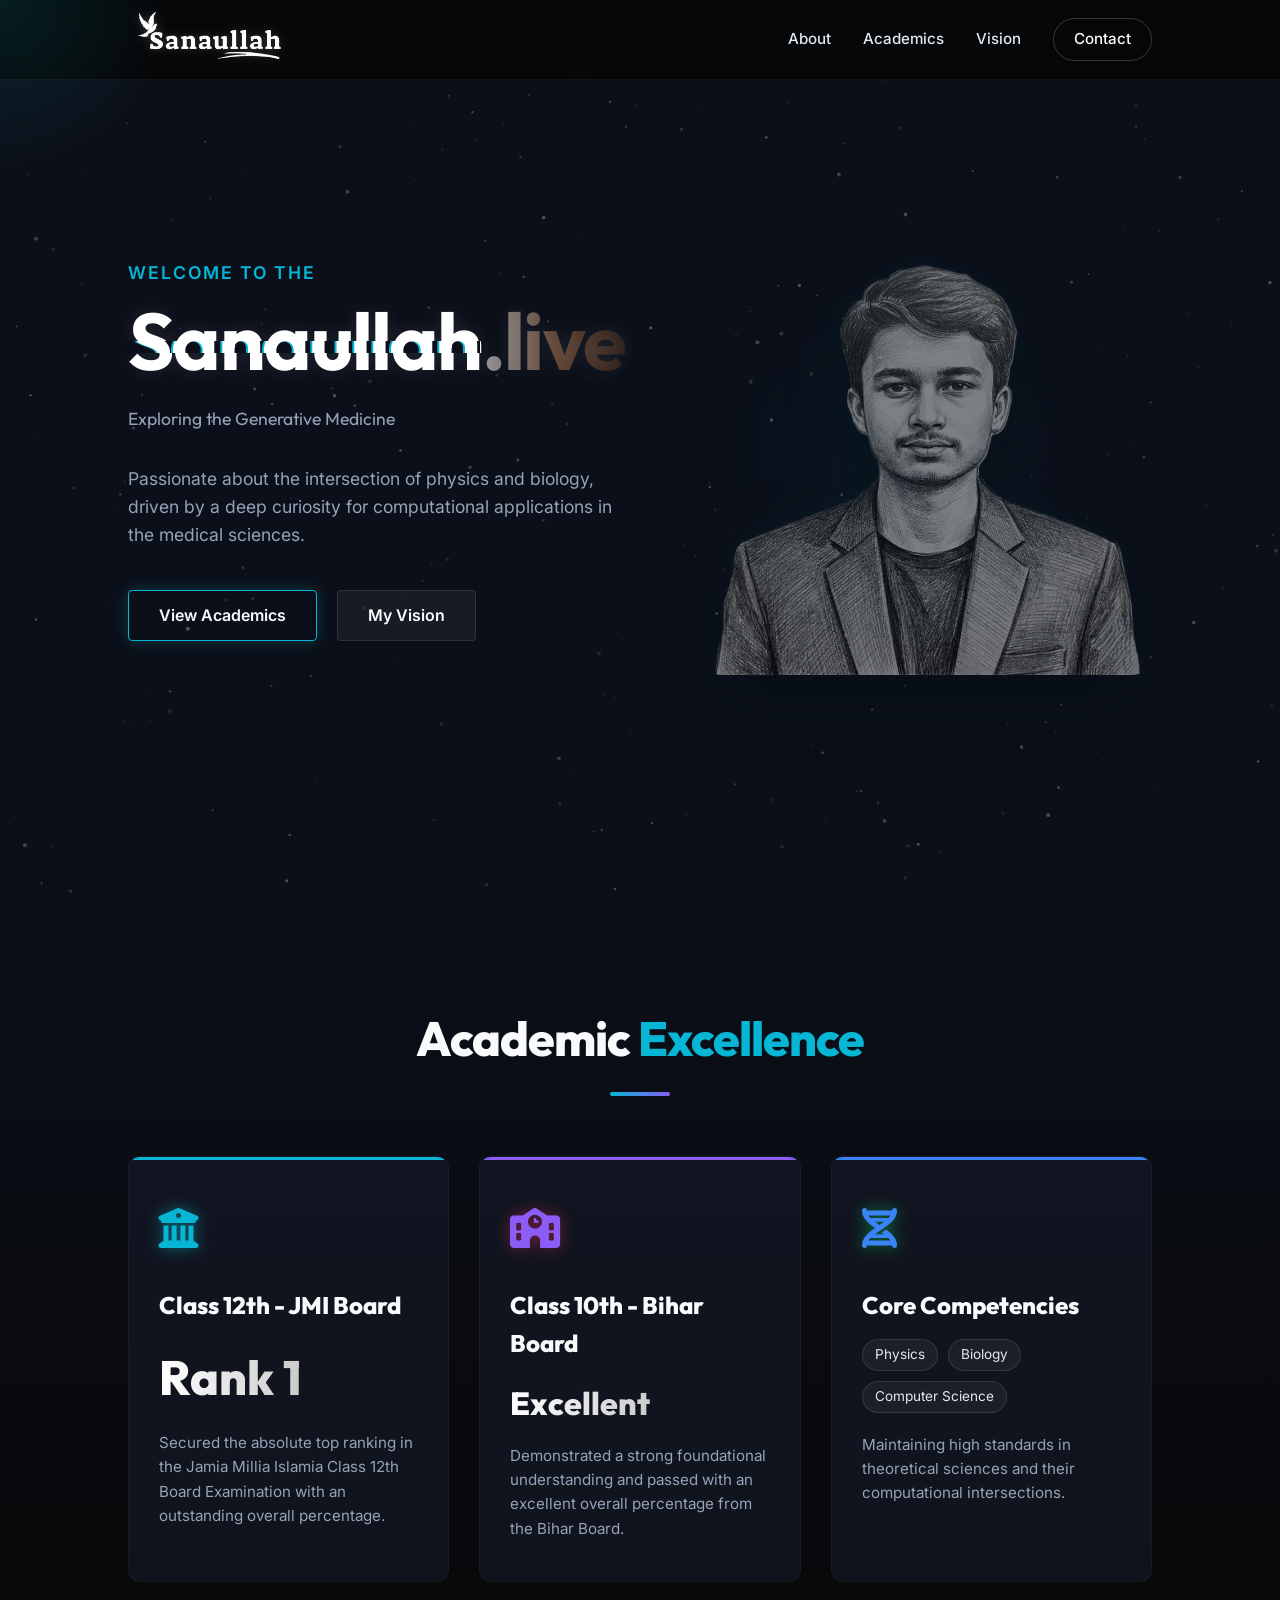
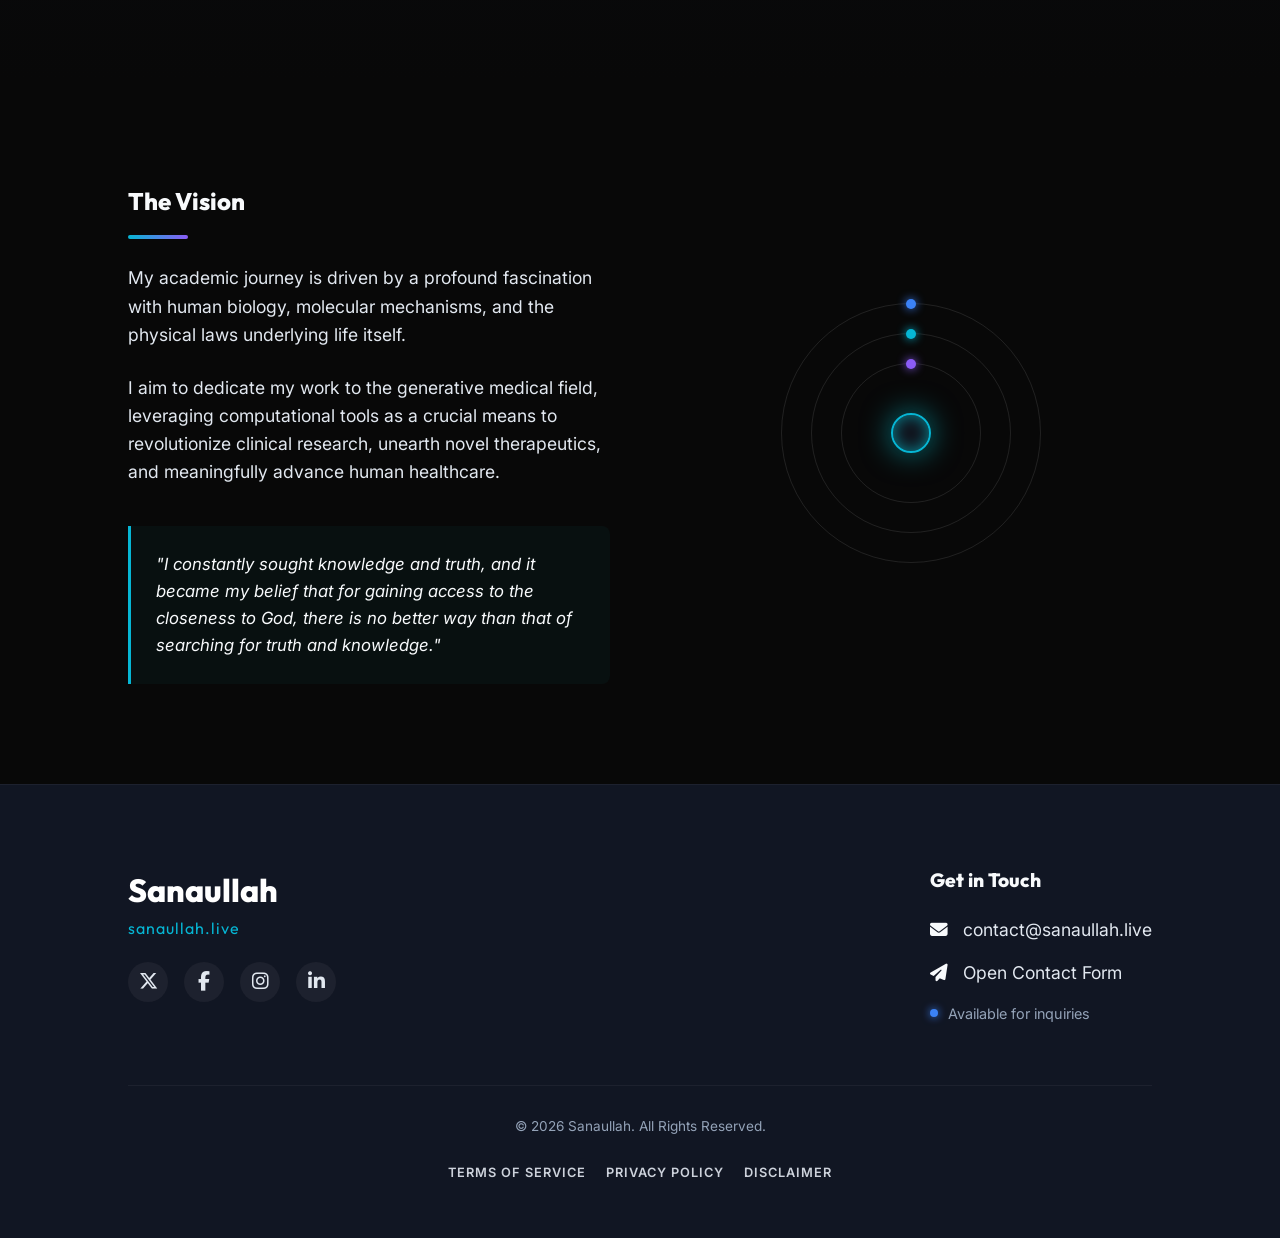
==== commit ec57e673: "minor changes in content of main website" ====
--- a/index.html
+++ b/index.html
@@ -54,7 +54,7 @@
             <p class="greeting">Welcome to the</p>
             <h1 class="main-title"><span class="glitch" data-text="Sanaullah">Sanaullah</span><span
                     class="brown-fade">.live</span></h1>
-            <h2 class="subtitle">Exploring the Generative Medical Field</h2>
+            <h2 class="subtitle">Exploring the Generative Medicine</h2>
             <p class="bio">Passionate about the intersection of physics and biology, driven by a deep curiosity for
                 computational applications in the medical sciences.</p>
             <div class="hero-cta">
--- a/style.css
+++ b/style.css
@@ -7,24 +7,27 @@
     --bg-dark: #0b0f19;
     --bg-card: rgba(22, 27, 43, 0.6);
     --bg-card-hover: rgba(32, 38, 56, 0.8);
-    
+
     --text-primary: #f8fafc;
     --text-secondary: #e2e8f0;
     --text-muted: #94a3b8;
-    
+
     /* Science Accents */
-    --accent-blue: #06b6d4; /* Tech/Intellect - Cyan */
-    --accent-red: #8b5cf6;  /* Biology/Life - Violet */
-    --accent-green: #3b82f6; /* Growth/Success - Blue */
+    --accent-blue: #06b6d4;
+    /* Tech/Intellect - Cyan */
+    --accent-red: #8b5cf6;
+    /* Biology/Life - Violet */
+    --accent-green: #3b82f6;
+    /* Growth/Success - Blue */
     --accent-primary: var(--accent-blue);
-    
+
     /* Typography */
     --font-heading: 'Outfit', sans-serif;
     --font-body: 'Inter', sans-serif;
-    
+
     /* Transitions */
     --transition-smooth: all 0.3s cubic-bezier(0.25, 0.46, 0.45, 0.94);
-    
+
     /* Layout */
     --nav-height: 80px;
 }
@@ -50,7 +53,11 @@
     overflow-x: hidden;
 }
 
-h1, h2, h3, h4, .logo {
+h1,
+h2,
+h3,
+h4,
+.logo {
     font-family: var(--font-heading);
     font-weight: 800;
 }
@@ -140,12 +147,12 @@
     height: 110px;
     width: auto;
     display: block;
-    filter: drop-shadow(0 0 5px rgba(255,255,255,0.2));
+    filter: drop-shadow(0 0 5px rgba(255, 255, 255, 0.2));
     transition: var(--transition-smooth);
 }
 
 .nav-logo:hover {
-    filter: drop-shadow(0 0 15px rgba(255,255,255,0.6));
+    filter: drop-shadow(0 0 15px rgba(255, 255, 255, 0.6));
     transform: scale(1.05);
 }
 
@@ -182,7 +189,7 @@
 }
 
 .btn-contact {
-    border: 1px solid rgba(255,255,255,0.2);
+    border: 1px solid rgba(255, 255, 255, 0.2);
     padding: 8px 20px;
     border-radius: 50px;
     color: var(--text-primary) !important;
@@ -229,7 +236,10 @@
 .btn-primary::before {
     content: '';
     position: absolute;
-    top: 0; left: 0; width: 0%; height: 100%;
+    top: 0;
+    left: 0;
+    width: 0%;
+    height: 100%;
     background: var(--accent-blue);
     z-index: -1;
     transition: var(--transition-smooth);
@@ -285,11 +295,11 @@
     line-height: 1.1;
     margin-bottom: 20px;
     color: white;
-    text-shadow: 0 0 20px rgba(255,255,255,0.1);
+    text-shadow: 0 0 20px rgba(255, 255, 255, 0.1);
 }
 
 .brown-fade {
-    background: linear-gradient(90deg, rgba(255,255,255,0.7) 0%, rgba(192,128,80,0.6) 50%, rgba(139,69,19,0.3) 100%);
+    background: linear-gradient(90deg, rgba(255, 255, 255, 0.7) 0%, rgba(192, 128, 80, 0.6) 50%, rgba(139, 69, 19, 0.3) 100%);
     -webkit-background-clip: text;
     -webkit-text-fill-color: transparent;
     background-clip: text;
@@ -302,7 +312,9 @@
     position: relative;
     display: inline-block;
 }
-.glitch::before, .glitch::after {
+
+.glitch::before,
+.glitch::after {
     content: attr(data-text);
     position: absolute;
     top: 0;
@@ -311,12 +323,14 @@
     height: 100%;
     background: var(--bg-dark);
 }
+
 .glitch::before {
     left: 2px;
     text-shadow: -2px 0 var(--accent-red);
     clip: rect(44px, 450px, 56px, 0);
     animation: glitch-anim 5s infinite linear alternate-reverse;
 }
+
 .glitch::after {
     left: -2px;
     text-shadow: -2px 0 var(--accent-blue);
@@ -325,50 +339,175 @@
 }
 
 @keyframes glitch-anim {
-    0% { clip: rect(61px, 9999px, 52px, 0); }
-    5% { clip: rect(33px, 9999px, 14px, 0); }
-    10% { clip: rect(12px, 9999px, 59px, 0); }
-    15% { clip: rect(29px, 9999px, 73px, 0); }
-    20% { clip: rect(81px, 9999px, 3px, 0); }
-    25% { clip: rect(8px, 9999px, 51px, 0); }
-    30% { clip: rect(83px, 9999px, 60px, 0); }
-    35% { clip: rect(6px, 9999px, 16px, 0); }
-    40% { clip: rect(48px, 9999px, 33px, 0); }
-    45% { clip: rect(51px, 9999px, 17px, 0); }
-    50% { clip: rect(78px, 9999px, 7px, 0); }
-    55% { clip: rect(100px, 9999px, 46px, 0); }
-    60% { clip: rect(34px, 9999px, 31px, 0); }
-    65% { clip: rect(68px, 9999px, 20px, 0); }
-    70% { clip: rect(7px, 9999px, 77px, 0); }
-    75% { clip: rect(10px, 9999px, 29px, 0); }
-    80% { clip: rect(82px, 9999px, 32px, 0); }
-    85% { clip: rect(11px, 9999px, 37px, 0); }
-    90% { clip: rect(24px, 9999px, 63px, 0); }
-    95% { clip: rect(48px, 9999px, 20px, 0); }
-    100% { clip: rect(74px, 9999px, 43px, 0); }
-}
+    0% {
+        clip: rect(61px, 9999px, 52px, 0);
+    }
+
+    5% {
+        clip: rect(33px, 9999px, 14px, 0);
+    }
+
+    10% {
+        clip: rect(12px, 9999px, 59px, 0);
+    }
+
+    15% {
+        clip: rect(29px, 9999px, 73px, 0);
+    }
+
+    20% {
+        clip: rect(81px, 9999px, 3px, 0);
+    }
+
+    25% {
+        clip: rect(8px, 9999px, 51px, 0);
+    }
+
+    30% {
+        clip: rect(83px, 9999px, 60px, 0);
+    }
+
+    35% {
+        clip: rect(6px, 9999px, 16px, 0);
+    }
+
+    40% {
+        clip: rect(48px, 9999px, 33px, 0);
+    }
+
+    45% {
+        clip: rect(51px, 9999px, 17px, 0);
+    }
+
+    50% {
+        clip: rect(78px, 9999px, 7px, 0);
+    }
+
+    55% {
+        clip: rect(100px, 9999px, 46px, 0);
+    }
+
+    60% {
+        clip: rect(34px, 9999px, 31px, 0);
+    }
+
+    65% {
+        clip: rect(68px, 9999px, 20px, 0);
+    }
+
+    70% {
+        clip: rect(7px, 9999px, 77px, 0);
+    }
+
+    75% {
+        clip: rect(10px, 9999px, 29px, 0);
+    }
+
+    80% {
+        clip: rect(82px, 9999px, 32px, 0);
+    }
+
+    85% {
+        clip: rect(11px, 9999px, 37px, 0);
+    }
+
+    90% {
+        clip: rect(24px, 9999px, 63px, 0);
+    }
+
+    95% {
+        clip: rect(48px, 9999px, 20px, 0);
+    }
+
+    100% {
+        clip: rect(74px, 9999px, 43px, 0);
+    }
+}
+
 @keyframes glitch-anim2 {
-    0% { clip: rect(65px, 9999px, 100px, 0); }
-    5% { clip: rect(52px, 9999px, 74px, 0); }
-    10% { clip: rect(79px, 9999px, 85px, 0); }
-    15% { clip: rect(75px, 9999px, 5px, 0); }
-    20% { clip: rect(67px, 9999px, 61px, 0); }
-    25% { clip: rect(14px, 9999px, 79px, 0); }
-    30% { clip: rect(1px, 9999px, 66px, 0); }
-    35% { clip: rect(86px, 9999px, 30px, 0); }
-    40% { clip: rect(23px, 9999px, 98px, 0); }
-    45% { clip: rect(85px, 9999px, 72px, 0); }
-    50% { clip: rect(71px, 9999px, 75px, 0); }
-    55% { clip: rect(2px, 9999px, 48px, 0); }
-    60% { clip: rect(30px, 9999px, 16px, 0); }
-    65% { clip: rect(59px, 9999px, 50px, 0); }
-    70% { clip: rect(41px, 9999px, 62px, 0); }
-    75% { clip: rect(2px, 9999px, 82px, 0); }
-    80% { clip: rect(47px, 9999px, 73px, 0); }
-    85% { clip: rect(3px, 9999px, 27px, 0); }
-    90% { clip: rect(26px, 9999px, 55px, 0); }
-    95% { clip: rect(42px, 9999px, 97px, 0); }
-    100% { clip: rect(38px, 9999px, 49px, 0); }
+    0% {
+        clip: rect(65px, 9999px, 100px, 0);
+    }
+
+    5% {
+        clip: rect(52px, 9999px, 74px, 0);
+    }
+
+    10% {
+        clip: rect(79px, 9999px, 85px, 0);
+    }
+
+    15% {
+        clip: rect(75px, 9999px, 5px, 0);
+    }
+
+    20% {
+        clip: rect(67px, 9999px, 61px, 0);
+    }
+
+    25% {
+        clip: rect(14px, 9999px, 79px, 0);
+    }
+
+    30% {
+        clip: rect(1px, 9999px, 66px, 0);
+    }
+
+    35% {
+        clip: rect(86px, 9999px, 30px, 0);
+    }
+
+    40% {
+        clip: rect(23px, 9999px, 98px, 0);
+    }
+
+    45% {
+        clip: rect(85px, 9999px, 72px, 0);
+    }
+
+    50% {
+        clip: rect(71px, 9999px, 75px, 0);
+    }
+
+    55% {
+        clip: rect(2px, 9999px, 48px, 0);
+    }
+
+    60% {
+        clip: rect(30px, 9999px, 16px, 0);
+    }
+
+    65% {
+        clip: rect(59px, 9999px, 50px, 0);
+    }
+
+    70% {
+        clip: rect(41px, 9999px, 62px, 0);
+    }
+
+    75% {
+        clip: rect(2px, 9999px, 82px, 0);
+    }
+
+    80% {
+        clip: rect(47px, 9999px, 73px, 0);
+    }
+
+    85% {
+        clip: rect(3px, 9999px, 27px, 0);
+    }
+
+    90% {
+        clip: rect(26px, 9999px, 55px, 0);
+    }
+
+    95% {
+        clip: rect(42px, 9999px, 97px, 0);
+    }
+
+    100% {
+        clip: rect(38px, 9999px, 49px, 0);
+    }
 }
 
 .subtitle {
@@ -403,7 +542,7 @@
     position: absolute;
     width: 400px;
     height: 400px;
-    background: radial-gradient(circle, rgba(6, 182, 212, 0.05) 0%, rgba(0,0,0,0) 70%);
+    background: radial-gradient(circle, rgba(6, 182, 212, 0.05) 0%, rgba(0, 0, 0, 0) 70%);
     top: 50%;
     left: 50%;
     transform: translate(-50%, -50%);
@@ -419,12 +558,13 @@
     border-radius: 20px;
     z-index: 1;
     position: relative;
-    filter: drop-shadow(0 20px 30px rgba(0,0,0,0.8)) drop-shadow(0 0 10px rgba(6,182,212,0.15)) grayscale(10%);
+    filter: drop-shadow(0 20px 30px rgba(0, 0, 0, 0.8)) drop-shadow(0 0 10px rgba(6, 182, 212, 0.15)) grayscale(10%);
     transition: var(--transition-smooth);
+    opacity: 0.5;
 }
 
 .hero-image:hover {
-    filter: drop-shadow(0 30px 40px rgba(0,0,0,0.9)) drop-shadow(0 0 20px rgba(6,182,212,0.3)) grayscale(0%);
+    filter: drop-shadow(0 30px 40px rgba(0, 0, 0, 0.9)) drop-shadow(0 0 20px rgba(6, 182, 212, 0.3)) grayscale(0%);
     transform: translateY(-10px) scale(1.02);
 }
 
@@ -447,7 +587,7 @@
     background: var(--bg-card);
     border-radius: 12px;
     padding: 40px 30px;
-    border: 1px solid rgba(255,255,255,0.03);
+    border: 1px solid rgba(255, 255, 255, 0.03);
     transition: var(--transition-smooth);
     position: relative;
     overflow: hidden;
@@ -456,20 +596,31 @@
 .achievement-card::before {
     content: '';
     position: absolute;
-    top: 0; left: 0; width: 100%; height: 3px;
-    background: rgba(255,255,255,0.1);
+    top: 0;
+    left: 0;
+    width: 100%;
+    height: 3px;
+    background: rgba(255, 255, 255, 0.1);
     transition: var(--transition-smooth);
 }
 
 .achievement-card:hover {
     transform: translateY(-10px);
     background: var(--bg-card-hover);
-    border-color: rgba(255,255,255,0.1);
-}
-
-.achievement-card.highlight::before { background: var(--accent-blue); }
-.achievement-card:nth-child(2)::before { background: var(--accent-red); }
-.achievement-card:nth-child(3)::before { background: var(--accent-green); }
+    border-color: rgba(255, 255, 255, 0.1);
+}
+
+.achievement-card.highlight::before {
+    background: var(--accent-blue);
+}
+
+.achievement-card:nth-child(2)::before {
+    background: var(--accent-red);
+}
+
+.achievement-card:nth-child(3)::before {
+    background: var(--accent-green);
+}
 
 
 .card-icon {
@@ -478,9 +629,20 @@
     display: inline-block;
 }
 
-.blue-glow { color: var(--accent-blue); text-shadow: 0 0 15px rgba(0,240,255,0.4); }
-.red-glow { color: var(--accent-red); text-shadow: 0 0 15px rgba(255,51,102,0.4); }
-.green-glow { color: var(--accent-green); text-shadow: 0 0 15px rgba(0,255,102,0.4); }
+.blue-glow {
+    color: var(--accent-blue);
+    text-shadow: 0 0 15px rgba(0, 240, 255, 0.4);
+}
+
+.red-glow {
+    color: var(--accent-red);
+    text-shadow: 0 0 15px rgba(255, 51, 102, 0.4);
+}
+
+.green-glow {
+    color: var(--accent-green);
+    text-shadow: 0 0 15px rgba(0, 255, 102, 0.4);
+}
 
 .achievement-card h3 {
     font-size: 1.5rem;
@@ -507,8 +669,8 @@
 }
 
 .tag {
-    background: rgba(255,255,255,0.05);
-    border: 1px solid rgba(255,255,255,0.1);
+    background: rgba(255, 255, 255, 0.05);
+    border: 1px solid rgba(255, 255, 255, 0.1);
     padding: 4px 12px;
     border-radius: 20px;
     font-size: 0.85rem;
@@ -581,20 +743,23 @@
 
 .orb.core {
     position: absolute;
-    top: 50%; left: 50%;
+    top: 50%;
+    left: 50%;
     transform: translate(-50%, -50%);
-    width: 40px; height: 40px;
+    width: 40px;
+    height: 40px;
     background: var(--bg-card);
     border: 2px solid var(--accent-blue);
     border-radius: 50%;
-    box-shadow: 0 0 30px rgba(0,240,255,0.5), inset 0 0 15px rgba(0,240,255,0.5);
+    box-shadow: 0 0 30px rgba(0, 240, 255, 0.5), inset 0 0 15px rgba(0, 240, 255, 0.5);
     z-index: 10;
 }
 
 .orb.electron {
     position: absolute;
-    top: 50%; left: 50%;
-    border: 1px solid rgba(255,255,255,0.1);
+    top: 50%;
+    left: 50%;
+    border: 1px solid rgba(255, 255, 255, 0.1);
     border-radius: 50%;
     transform: translate(-50%, -50%);
 }
@@ -602,24 +767,58 @@
 .orb.electron::before {
     content: '';
     position: absolute;
-    top: -5px; left: 50%;
-    width: 10px; height: 10px;
+    top: -5px;
+    left: 50%;
+    width: 10px;
+    height: 10px;
     border-radius: 50%;
     transform: translateX(-50%);
 }
 
-.e1 { width: 140px; height: 140px; animation: orbit 8s linear infinite; }
-.e1::before { background: var(--accent-red); box-shadow: 0 0 10px var(--accent-red); }
-
-.e2 { width: 200px; height: 200px; animation: orbit 12s linear infinite reverse; }
-.e2::before { background: var(--accent-blue); box-shadow: 0 0 10px var(--accent-blue); }
-
-.e3 { width: 260px; height: 260px; animation: orbit 18s linear infinite; }
-.e3::before { background: var(--accent-green); box-shadow: 0 0 10px var(--accent-green); top: 50%; left: -5px; transform: translateY(-50%); }
+.e1 {
+    width: 140px;
+    height: 140px;
+    animation: orbit 8s linear infinite;
+}
+
+.e1::before {
+    background: var(--accent-red);
+    box-shadow: 0 0 10px var(--accent-red);
+}
+
+.e2 {
+    width: 200px;
+    height: 200px;
+    animation: orbit 12s linear infinite reverse;
+}
+
+.e2::before {
+    background: var(--accent-blue);
+    box-shadow: 0 0 10px var(--accent-blue);
+}
+
+.e3 {
+    width: 260px;
+    height: 260px;
+    animation: orbit 18s linear infinite;
+}
+
+.e3::before {
+    background: var(--accent-green);
+    box-shadow: 0 0 10px var(--accent-green);
+    top: 50%;
+    left: -5px;
+    transform: translateY(-50%);
+}
 
 @keyframes orbit {
-    0% { transform: translate(-50%, -50%) rotate(0deg); }
-    100% { transform: translate(-50%, -50%) rotate(360deg); }
+    0% {
+        transform: translate(-50%, -50%) rotate(0deg);
+    }
+
+    100% {
+        transform: translate(-50%, -50%) rotate(360deg);
+    }
 }
 
 /* ==========================================================================
@@ -627,7 +826,7 @@
    ========================================================================== */
 .footer {
     background: var(--bg-card);
-    border-top: 1px solid rgba(255,255,255,0.05);
+    border-top: 1px solid rgba(255, 255, 255, 0.05);
     padding: 80px 10% 30px;
 }
 
@@ -704,7 +903,8 @@
 }
 
 .status-dot {
-    width: 8px; height: 8px;
+    width: 8px;
+    height: 8px;
     background: var(--accent-green);
     border-radius: 50%;
     box-shadow: 0 0 8px var(--accent-green);
@@ -712,14 +912,25 @@
 }
 
 @keyframes pulse {
-    0% { transform: scale(0.95); box-shadow: 0 0 0 0 rgba(0, 255, 102, 0.7); }
-    70% { transform: scale(1); box-shadow: 0 0 0 10px rgba(0, 255, 102, 0); }
-    100% { transform: scale(0.95); box-shadow: 0 0 0 0 rgba(0, 255, 102, 0); }
+    0% {
+        transform: scale(0.95);
+        box-shadow: 0 0 0 0 rgba(0, 255, 102, 0.7);
+    }
+
+    70% {
+        transform: scale(1);
+        box-shadow: 0 0 0 10px rgba(0, 255, 102, 0);
+    }
+
+    100% {
+        transform: scale(0.95);
+        box-shadow: 0 0 0 0 rgba(0, 255, 102, 0);
+    }
 }
 
 .footer-bottom {
     text-align: center;
-    border-top: 1px solid rgba(255,255,255,0.05);
+    border-top: 1px solid rgba(255, 255, 255, 0.05);
     padding-top: 30px;
     color: var(--text-muted);
     font-size: 0.85rem;
@@ -739,65 +950,126 @@
     transform: translateY(0);
 }
 
-.delay-1 { transition-delay: 0.1s; }
-.delay-2 { transition-delay: 0.2s; }
-.delay-3 { transition-delay: 0.3s; }
+.delay-1 {
+    transition-delay: 0.1s;
+}
+
+.delay-2 {
+    transition-delay: 0.2s;
+}
+
+.delay-3 {
+    transition-delay: 0.3s;
+}
 
 /* ==========================================================================
    Responsive Design
    ========================================================================== */
 @media (max-width: 1024px) {
-    .hero h1 { font-size: 4rem; }
-    .academics-grid { grid-template-columns: repeat(2, 1fr); }
-    .vision-container { gap: 40px; }
+    .hero h1 {
+        font-size: 4rem;
+    }
+
+    .academics-grid {
+        grid-template-columns: repeat(2, 1fr);
+    }
+
+    .vision-container {
+        gap: 40px;
+    }
 }
 
 @media (max-width: 768px) {
-    .section-padding { padding: 80px 5%; }
+    .section-padding {
+        padding: 80px 5%;
+    }
+
     .nav-links {
         display: none;
         position: absolute;
         top: 100%;
         left: 0;
         width: 100%;
-        background: rgba(5,5,5,0.95);
+        background: rgba(5, 5, 5, 0.95);
         backdrop-filter: blur(10px);
         flex-direction: column;
         padding: 20px 0;
         text-align: center;
-        border-bottom: 1px solid rgba(255,255,255,0.1);
-    }
-    
+        border-bottom: 1px solid rgba(255, 255, 255, 0.1);
+    }
+
     .nav-links.active {
         display: flex;
     }
-    
-    .mobile-menu-btn { display: block; }
-    
+
+    .mobile-menu-btn {
+        display: block;
+    }
+
     .hero {
         flex-direction: column-reverse;
         justify-content: center;
         text-align: center;
         padding-top: 120px;
     }
-    
-    .hero-content h1 { font-size: 2.8rem; line-height: 1.2; word-break: break-word;}
-    .brown-fade { display: inline; } /* Allow breaking to new line cleanly */
-    
-    .hero-cta { justify-content: center; }
-    .hero-content { margin-top: 50px; }
-    
-    .hero-image { max-width: 250px; }
-    .blob-bg { width: 220px; height: 220px; }
-    
-    .academics-grid { grid-template-columns: 1fr; }
-    
-    .vision-container { flex-direction: column; text-align: center;}
-    .divider { margin: 15px auto 0 !important; }
-    .professor-note { border-left: none; border-top: 3px solid var(--accent-blue); border-radius: 0 0 8px 8px;}
-    
-    .footer-content { flex-direction: column; gap: 40px; text-align: center; }
-    .availability { justify-content: center; }
+
+    .hero-content h1 {
+        font-size: 2.8rem;
+        line-height: 1.2;
+        word-break: break-word;
+    }
+
+    .brown-fade {
+        display: inline;
+    }
+
+    /* Allow breaking to new line cleanly */
+
+    .hero-cta {
+        justify-content: center;
+    }
+
+    .hero-content {
+        margin-top: 50px;
+    }
+
+    .hero-image {
+        max-width: 250px;
+    }
+
+    .blob-bg {
+        width: 220px;
+        height: 220px;
+    }
+
+    .academics-grid {
+        grid-template-columns: 1fr;
+    }
+
+    .vision-container {
+        flex-direction: column;
+        text-align: center;
+    }
+
+    .divider {
+        margin: 15px auto 0 !important;
+    }
+
+    .professor-note {
+        border-left: none;
+        border-top: 3px solid var(--accent-blue);
+        border-radius: 0 0 8px 8px;
+    }
+
+    .footer-content {
+        flex-direction: column;
+        gap: 40px;
+        text-align: center;
+    }
+
+    .availability {
+        justify-content: center;
+    }
 }
 
 /* ==========================================================================
@@ -809,7 +1081,7 @@
     left: 0;
     width: 400px;
     height: 400px;
-    background: radial-gradient(circle, rgba(0,240,255,0.1), transparent 60%);
+    background: radial-gradient(circle, rgba(0, 240, 255, 0.1), transparent 60%);
     border-radius: 50%;
     transform: translate(-50%, -50%);
     pointer-events: none;
@@ -900,8 +1172,13 @@
 }
 
 @keyframes float {
-    0% { transform: translate(0, 0) scale(1); }
-    100% { transform: translate(100px, 100px) scale(1.2); }
+    0% {
+        transform: translate(0, 0) scale(1);
+    }
+
+    100% {
+        transform: translate(100px, 100px) scale(1.2);
+    }
 }
 
 /* Layout */
@@ -1146,8 +1423,15 @@
 }
 
 @keyframes scaleIn {
-    0% { transform: scale(0); opacity: 0; }
-    100% { transform: scale(1); opacity: 1; }
+    0% {
+        transform: scale(0);
+        opacity: 0;
+    }
+
+    100% {
+        transform: scale(1);
+        opacity: 1;
+    }
 }
 
 .success-message h3 {
@@ -1174,7 +1458,8 @@
 
 .error-icon {
     font-size: 5rem;
-    color: #ef4444; /* Red color */
+    color: #ef4444;
+    /* Red color */
     margin-bottom: 0.5rem;
     animation: scaleIn 0.5s ease-out forwards;
 }
@@ -1248,27 +1533,27 @@
 }
 
 @media (max-width: 600px) {
-    
-    
+
+
     .container {
         margin: 1rem;
     }
-    
+
     .glass-panel {
         padding: 2rem 1.5rem;
     }
-    
+
     h1 {
         font-size: 2rem;
     }
-    
+
     .avatar-placeholder {
         width: 150px;
         height: 150px;
     }
-    
+
     .footer-links {
         flex-direction: column;
         gap: 0.5rem;
     }
-}
+}
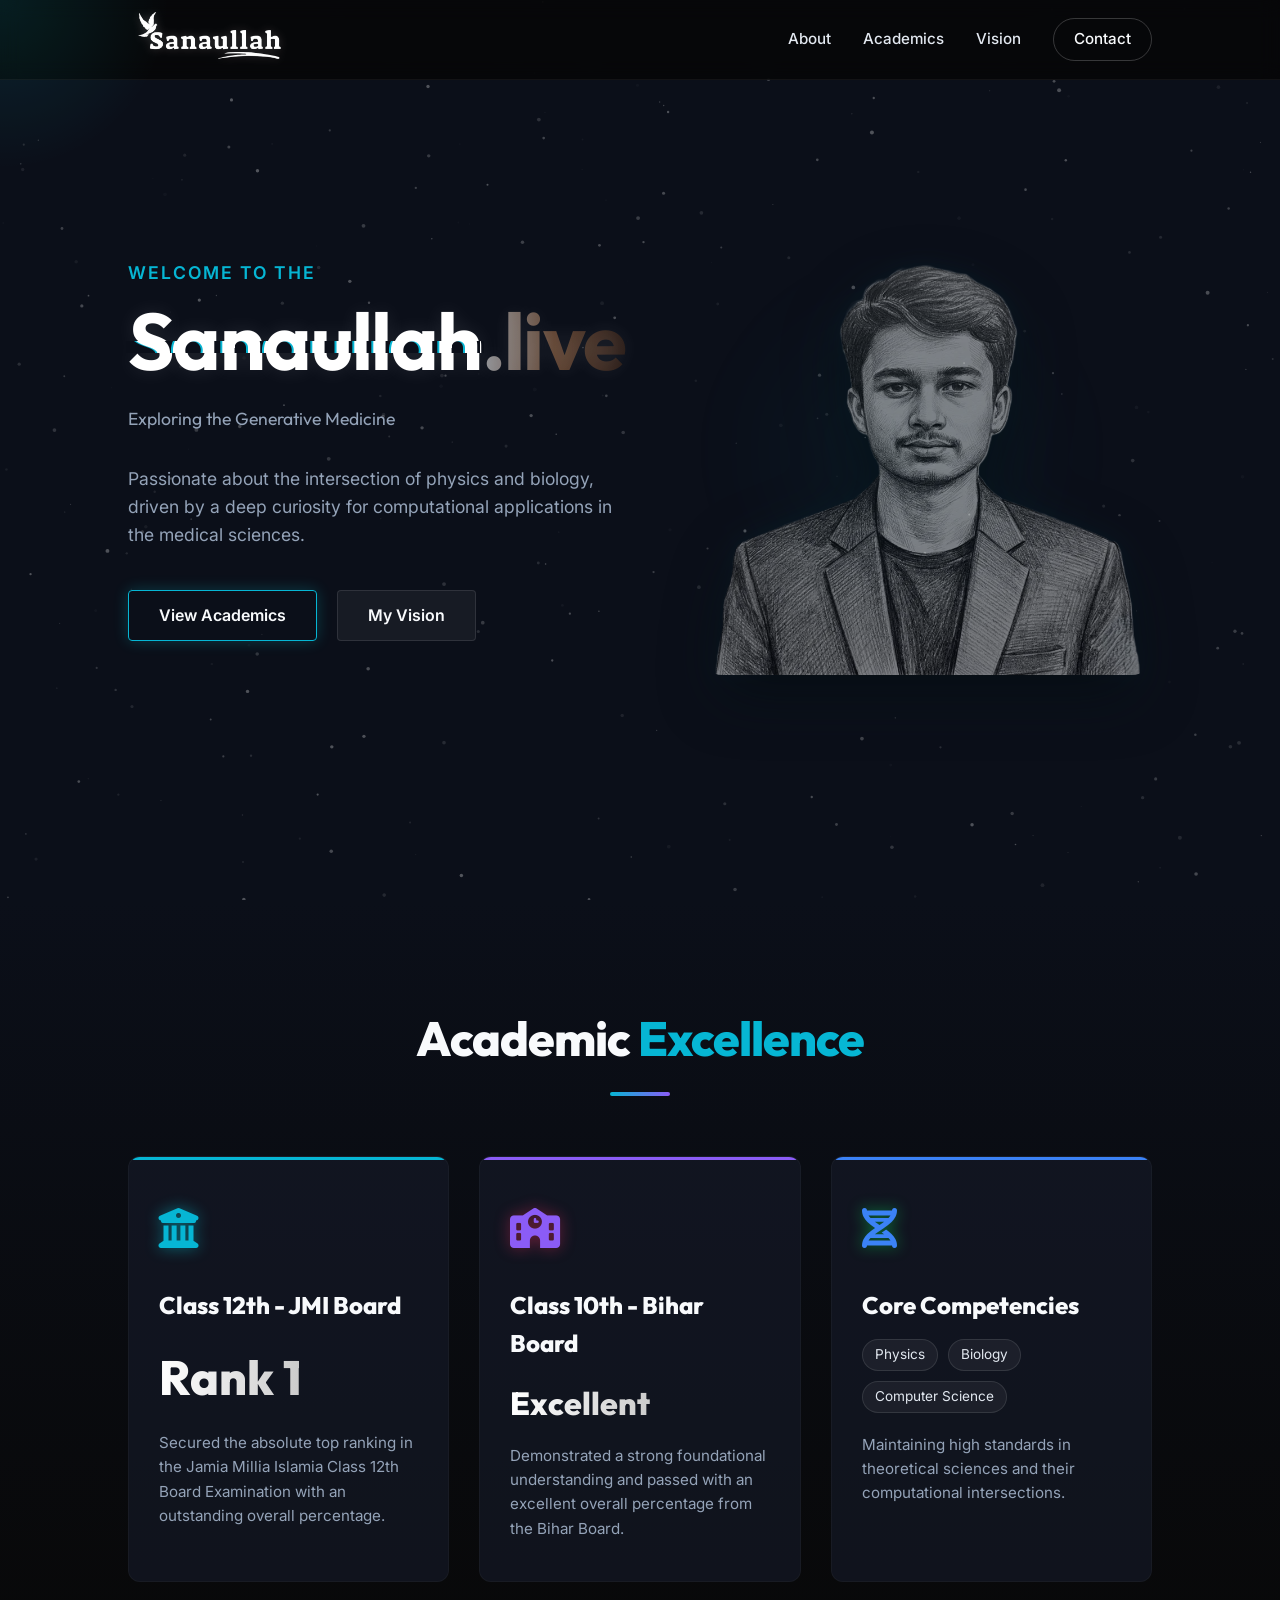
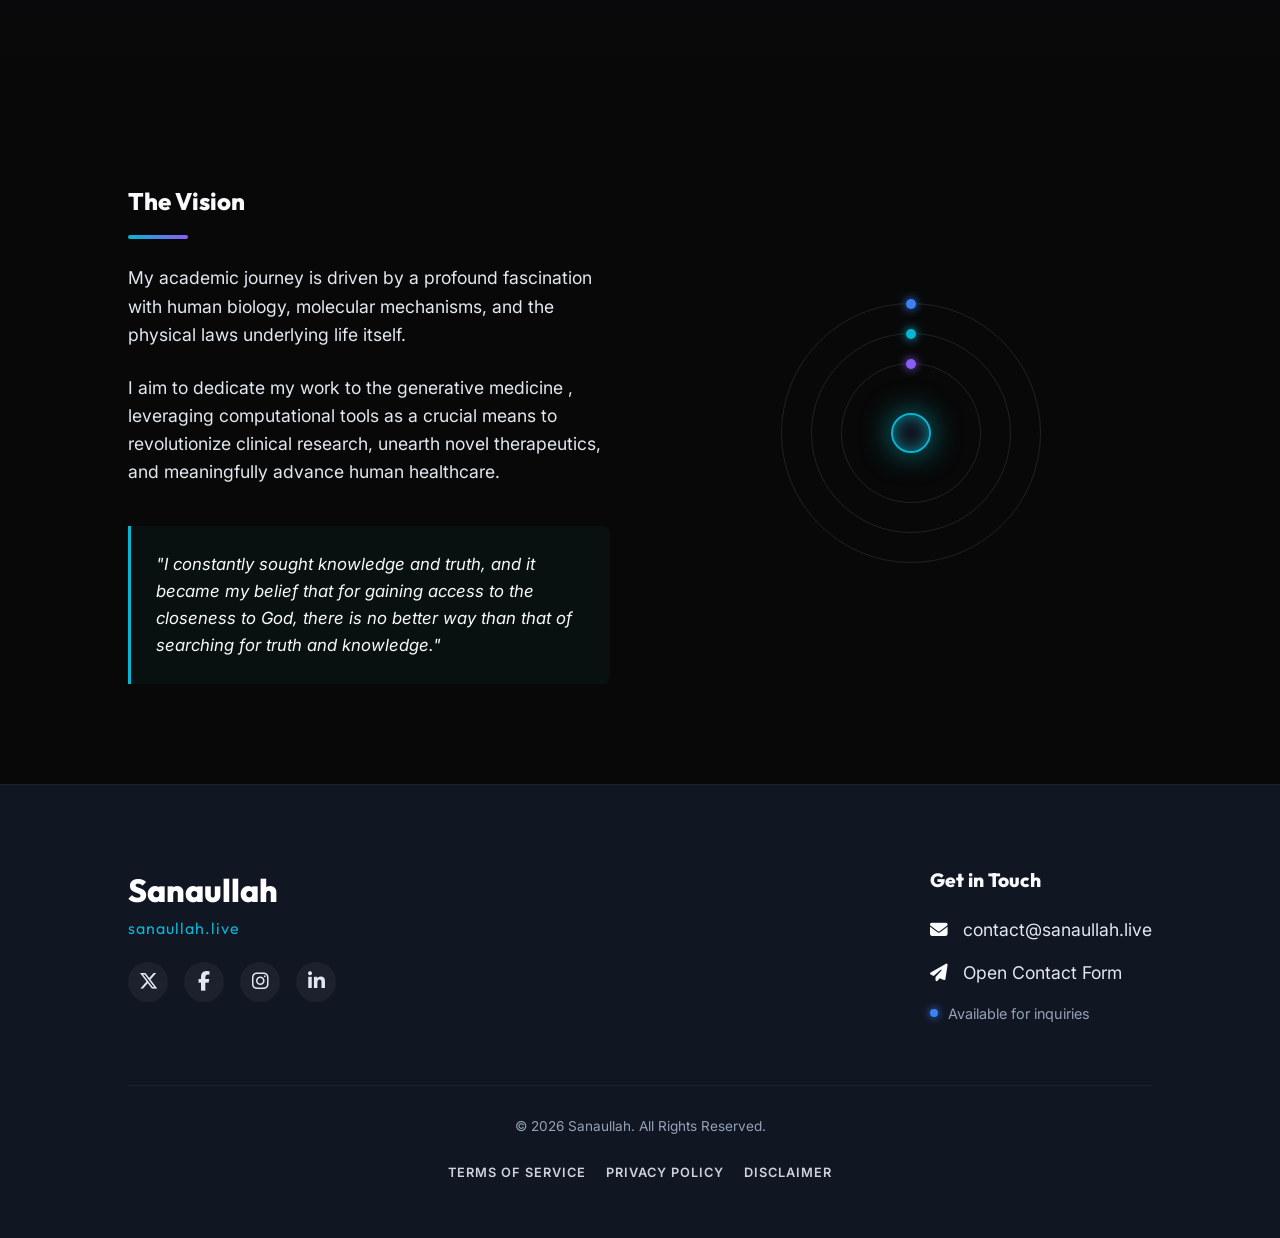
==== commit 3df0a4b9: "made some changes in form after submission" ====
--- a/index.html
+++ b/index.html
@@ -125,7 +125,7 @@
                 <div class="vision-text">
                     <p>My academic journey is driven by a profound fascination with human biology, molecular mechanisms,
                         and the physical laws underlying life itself.</p>
-                    <p>I aim to dedicate my work to the generative medical field, leveraging computational tools as a
+                    <p>I aim to dedicate my work to the generative medicine , leveraging computational tools as a
                         crucial means to revolutionize clinical research, unearth novel therapeutics, and meaningfully
                         advance human healthcare.</p>
                     <div class="professor-note">
